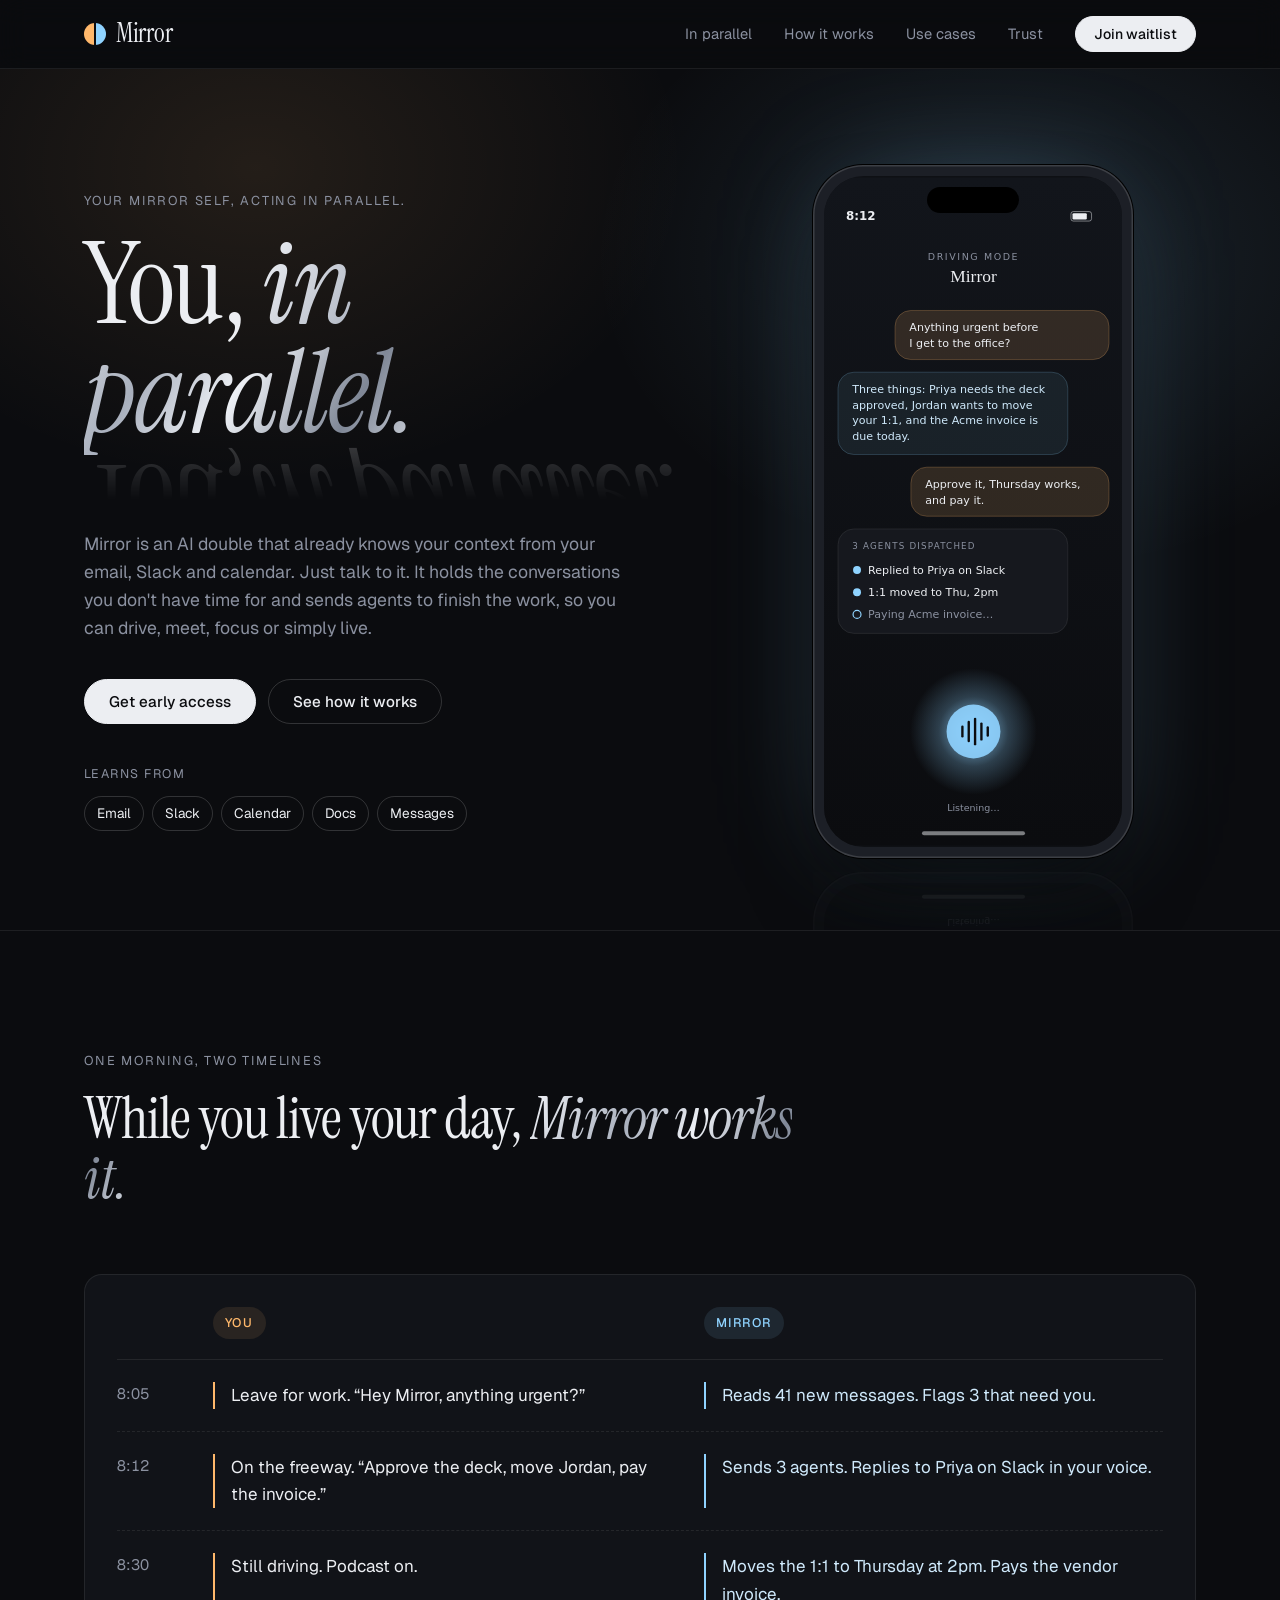
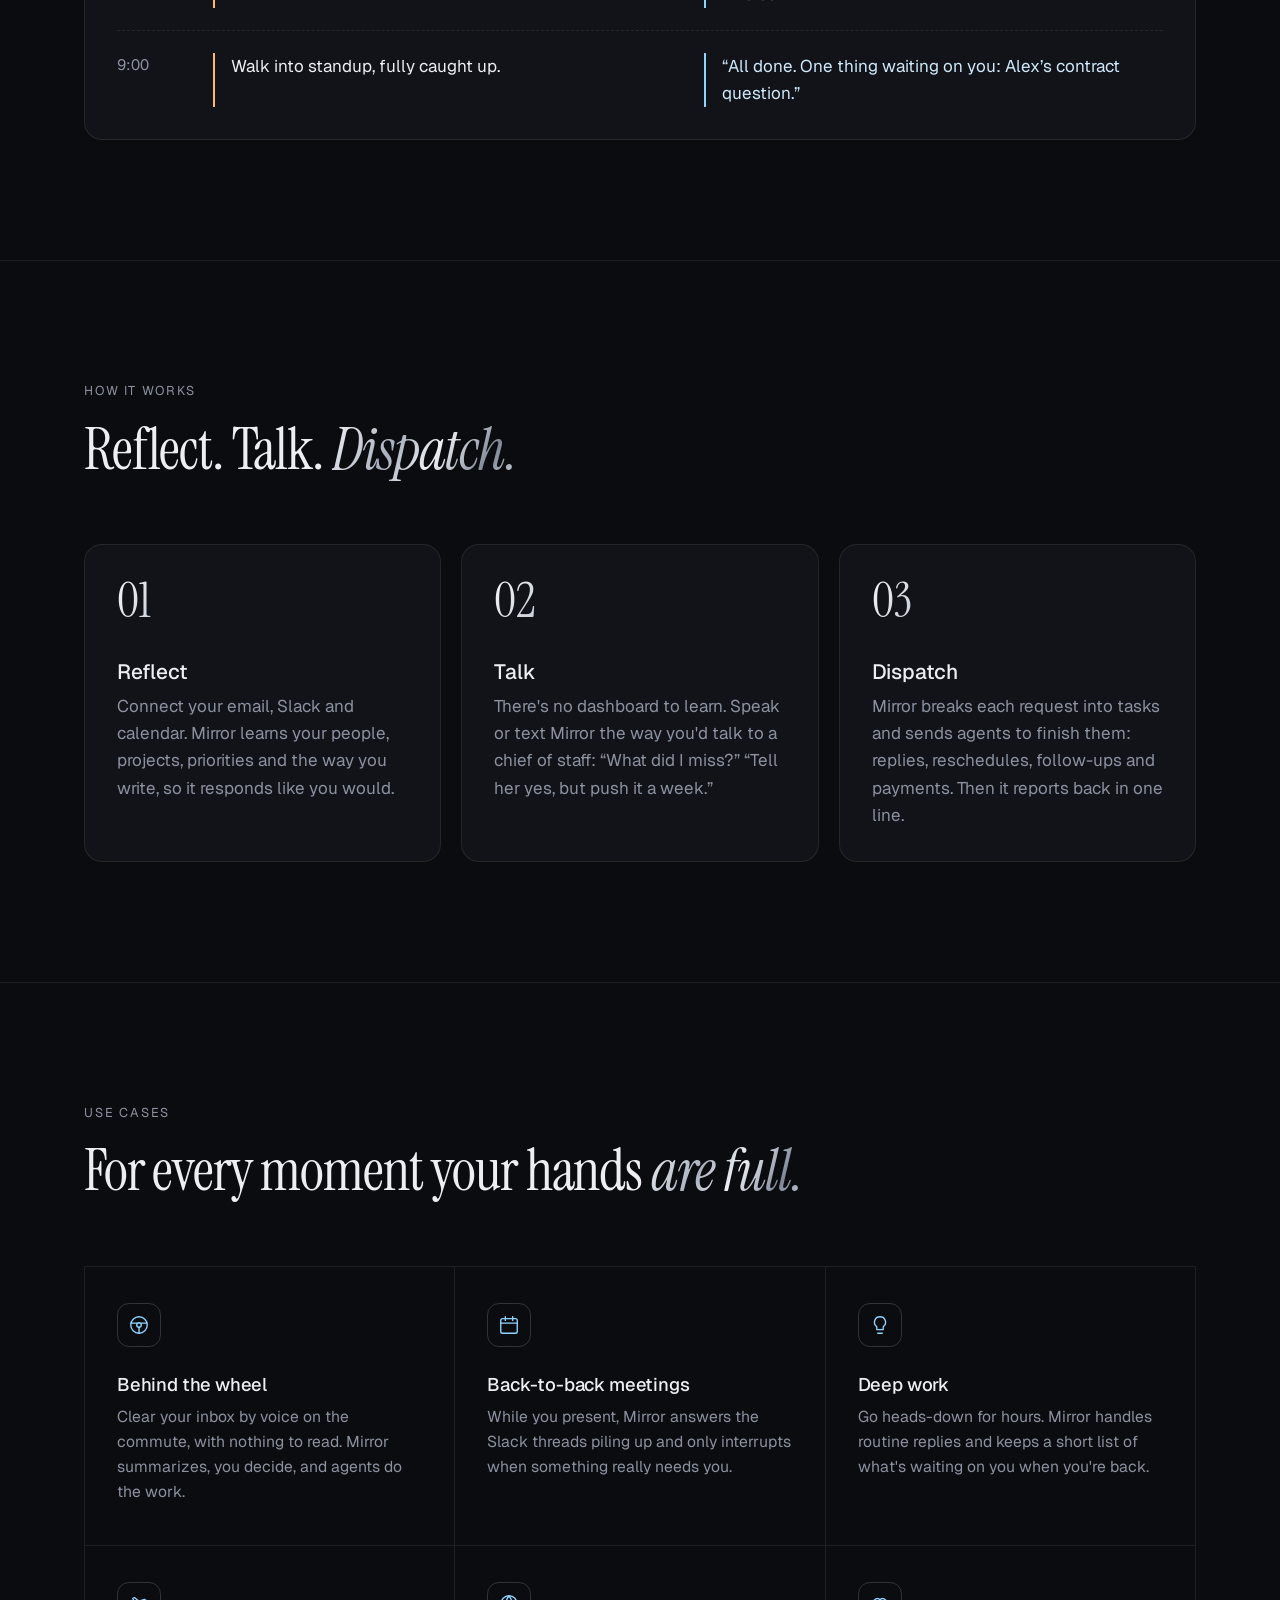
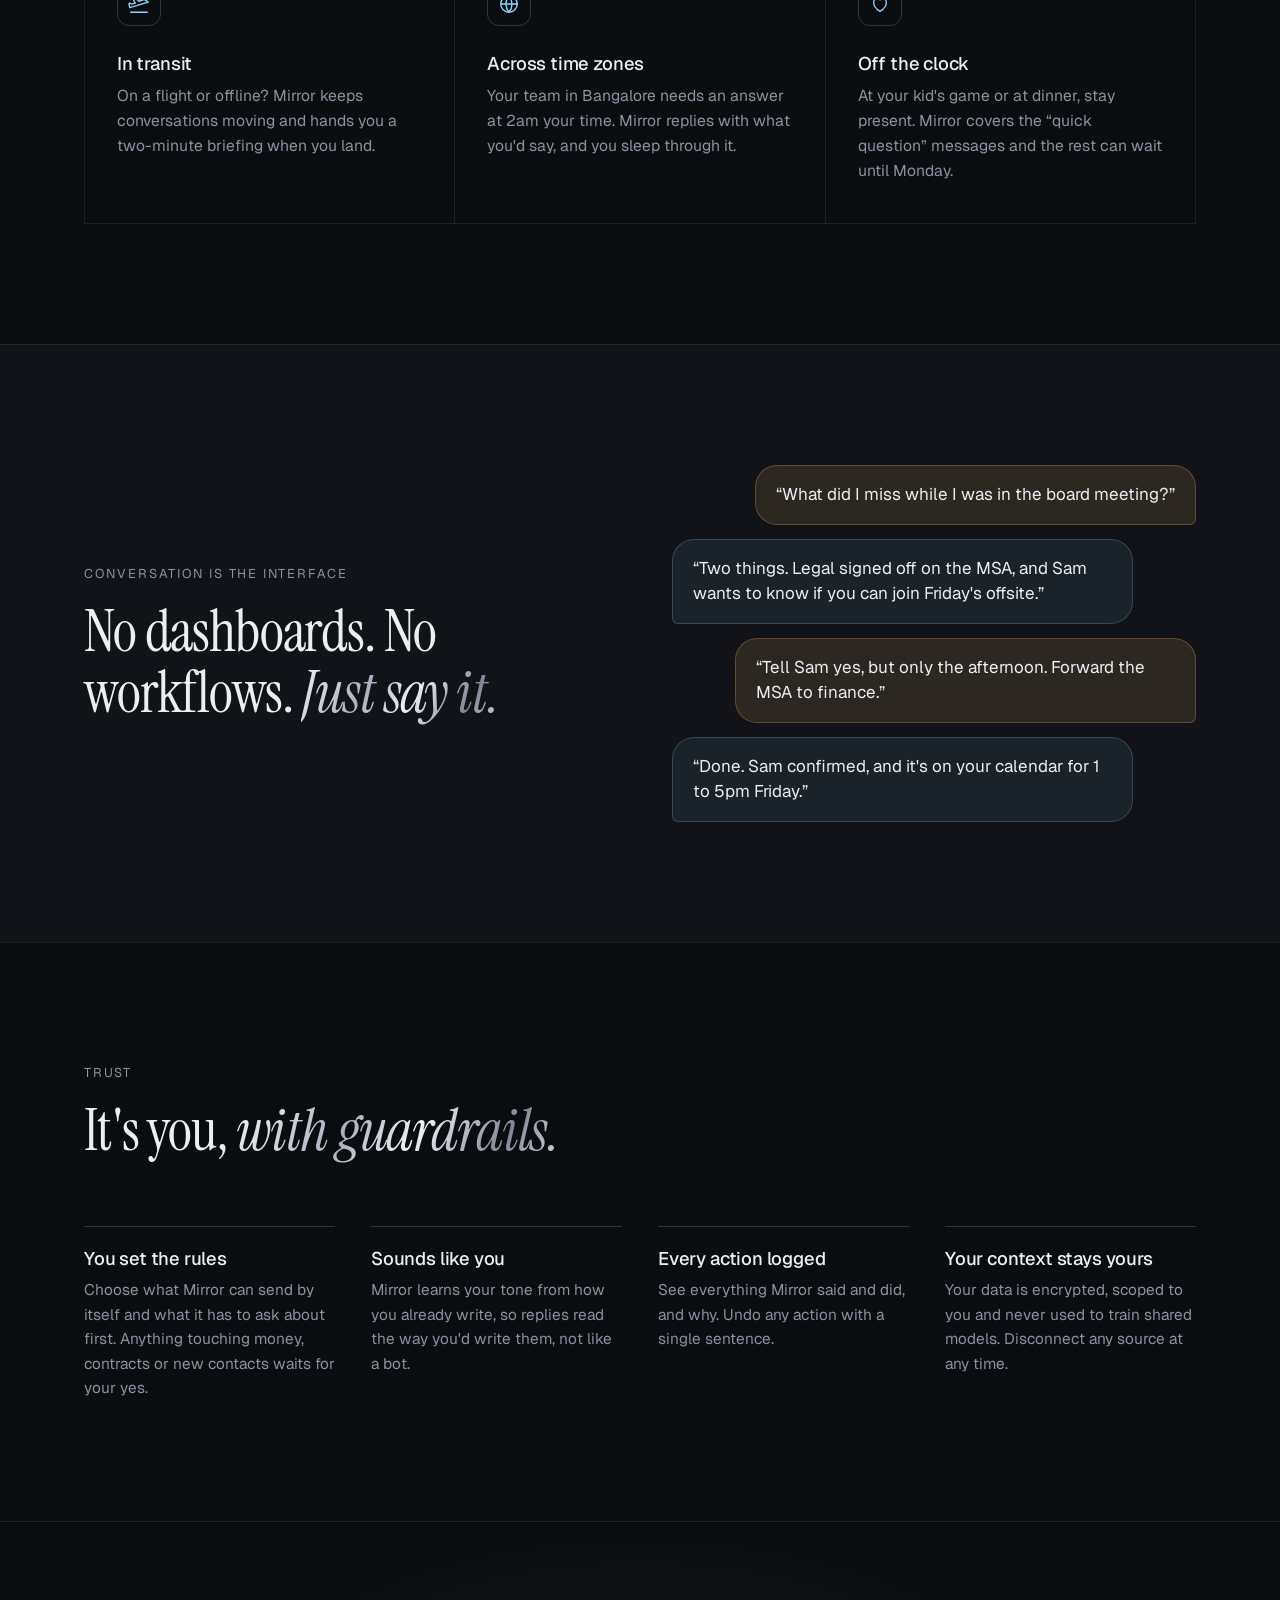
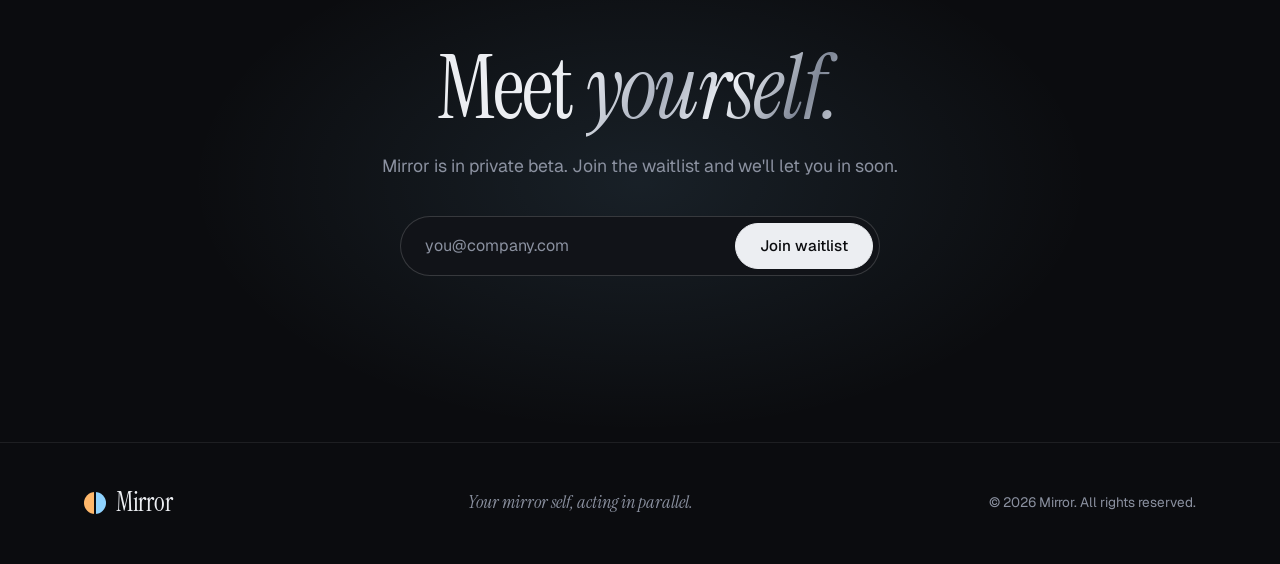
==== index.html @ 78d92105 "Add Mirror landing page Co-Authored-By: Claude Opus 5.5 <noreply@anthropic.com> Claude-Session: http" ====
<!DOCTYPE html>
<html lang="en">
<head>
  <meta charset="UTF-8" />
  <meta name="viewport" content="width=device-width, initial-scale=1.0" />
  <title>Mirror — Your mirror self, acting in parallel</title>
  <meta name="description" content="Mirror is an AI double that knows your context from email, Slack and calendar, holds conversations for you, and dispatches agents to get things done — while you drive, meet, or live." />
  <meta name="theme-color" content="#0b0c0f" />

  <!-- Open Graph -->
  <meta property="og:title" content="Mirror — You, in parallel." />
  <meta property="og:description" content="Your mirror self, acting in parallel. Talk to it. It handles the rest." />
  <meta property="og:type" content="website" />

  <link rel="icon" type="image/svg+xml" href="assets/favicon.svg" />
  <link rel="preconnect" href="https://fonts.googleapis.com" />
  <link rel="preconnect" href="https://fonts.gstatic.com" crossorigin />
  <link href="https://fonts.googleapis.com/css2?family=Geist:wght@300;400;500;600&family=Instrument+Serif:ital@0;1&display=swap" rel="stylesheet" />
  <link rel="stylesheet" href="css/styles.css" />
</head>
<body>

  <!-- ============ NAV ============ -->
  <header class="nav" id="top">
    <div class="container nav__inner">
      <a href="#top" class="brand" aria-label="Mirror home">
        <span class="brand__mark" aria-hidden="true"></span>
        <span class="brand__word">Mirror</span>
      </a>
      <button class="nav__toggle" aria-label="Open menu" aria-expanded="false" aria-controls="nav-links">
        <span></span><span></span>
      </button>
      <nav class="nav__links" id="nav-links">
        <a href="#parallel">In parallel</a>
        <a href="#how">How it works</a>
        <a href="#use-cases">Use cases</a>
        <a href="#trust">Trust</a>
        <a href="#waitlist" class="btn btn--small">Join waitlist</a>
      </nav>
    </div>
  </header>

  <main>

    <!-- ============ HERO ============ -->
    <section class="hero">
      <div class="container hero__grid">
        <div class="hero__copy">
          <p class="eyebrow reveal">Your mirror self, acting in parallel.</p>

          <h1 class="hero__title reveal">
            You, <em>in parallel.</em>
          </h1>
          <p class="hero__reflection" aria-hidden="true">You, <em>in parallel.</em></p>

          <p class="hero__lede reveal">
            Mirror is an AI double that already knows your context from your email, Slack and calendar.
            Just talk to it. It holds the conversations you don't have time for and sends agents to
            finish the work, so you can drive, meet, focus or simply live.
          </p>

          <div class="hero__cta reveal">
            <a href="#waitlist" class="btn">Get early access</a>
            <a href="#how" class="btn btn--ghost">See how it works</a>
          </div>

          <ul class="hero__sources reveal" aria-label="Mirror learns from">
            <li>Email</li><li>Slack</li><li>Calendar</li><li>Docs</li><li>Messages</li>
          </ul>
        </div>

        <!-- Phone mockup.
             TO USE A REAL SCREENSHOT: drop your image into assets/ (e.g.
             assets/phone-screenshot.png, 1170×2532 or any ~9:19.5 ratio)
             and change the src below. -->
        <div class="hero__device reveal">
          <div class="phone">
            <div class="phone__notch" aria-hidden="true"></div>
            <img class="phone__screen" src="assets/phone-placeholder.svg"
                 alt="Mirror app: a voice conversation where Mirror summarizes urgent items and dispatches agents to handle them" />
          </div>
        </div>
      </div>
    </section>

    <!-- ============ TWO TIMELINES ============ -->
    <section class="section parallel" id="parallel">
      <div class="container">
        <header class="section__head reveal">
          <p class="eyebrow">One morning, two timelines</p>
          <h2>While you live your day, <em>Mirror works it.</em></h2>
        </header>

        <div class="timeline reveal">
          <div class="timeline__legend">
            <span class="tag tag--you">You</span>
            <span class="tag tag--mirror">Mirror</span>
          </div>

          <ol class="timeline__rows">
            <li class="row">
              <time>8:05</time>
              <p class="row__you">Leave for work. “Hey Mirror, anything urgent?”</p>
              <p class="row__mirror">Reads 41 new messages. Flags 3 that need you.</p>
            </li>
            <li class="row">
              <time>8:12</time>
              <p class="row__you">On the freeway. “Approve the deck, move Jordan, pay the invoice.”</p>
              <p class="row__mirror">Sends 3 agents. Replies to Priya on Slack in your voice.</p>
            </li>
            <li class="row">
              <time>8:30</time>
              <p class="row__you">Still driving. Podcast on.</p>
              <p class="row__mirror">Moves the 1:1 to Thursday at 2pm. Pays the vendor invoice.</p>
            </li>
            <li class="row">
              <time>9:00</time>
              <p class="row__you">Walk into standup, fully caught up.</p>
              <p class="row__mirror">“All done. One thing waiting on you: Alex’s contract question.”</p>
            </li>
          </ol>
        </div>
      </div>
    </section>

    <!-- ============ HOW IT WORKS ============ -->
    <section class="section how" id="how">
      <div class="container">
        <header class="section__head reveal">
          <p class="eyebrow">How it works</p>
          <h2>Reflect. Talk. <em>Dispatch.</em></h2>
        </header>

        <div class="steps">
          <article class="step reveal">
            <span class="step__num">01</span>
            <h3>Reflect</h3>
            <p>Connect your email, Slack and calendar. Mirror learns your people, projects,
               priorities and the way you write, so it responds like you would.</p>
          </article>
          <article class="step reveal">
            <span class="step__num">02</span>
            <h3>Talk</h3>
            <p>There's no dashboard to learn. Speak or text Mirror the way you'd talk to a
               chief of staff: “What did I miss?” “Tell her yes, but push it a week.”</p>
          </article>
          <article class="step reveal">
            <span class="step__num">03</span>
            <h3>Dispatch</h3>
            <p>Mirror breaks each request into tasks and sends agents to finish them: replies,
               reschedules, follow-ups and payments. Then it reports back in one line.</p>
          </article>
        </div>
      </div>
    </section>

    <!-- ============ USE CASES ============ -->
    <section class="section cases" id="use-cases">
      <div class="container">
        <header class="section__head reveal">
          <p class="eyebrow">Use cases</p>
          <h2>For every moment your hands <em>are full.</em></h2>
        </header>

        <div class="cases__grid">
          <article class="case reveal">
            <div class="case__icon" aria-hidden="true">
              <svg viewBox="0 0 24 24"><circle cx="12" cy="12" r="9"/><circle cx="12" cy="12" r="2.5"/><path d="M3.5 10h6M14.5 10h6M12 14.5V21"/></svg>
            </div>
            <h3>Behind the wheel</h3>
            <p>Clear your inbox by voice on the commute, with nothing to read. Mirror summarizes, you decide, and agents do the work.</p>
          </article>

          <article class="case reveal">
            <div class="case__icon" aria-hidden="true">
              <svg viewBox="0 0 24 24"><rect x="3" y="5" width="18" height="16" rx="2"/><path d="M3 10h18M8 3v4M16 3v4"/></svg>
            </div>
            <h3>Back-to-back meetings</h3>
            <p>While you present, Mirror answers the Slack threads piling up and only interrupts when something really needs you.</p>
          </article>

          <article class="case reveal">
            <div class="case__icon" aria-hidden="true">
              <svg viewBox="0 0 24 24"><path d="M12 3a6 6 0 0 0-3.5 10.9V17h7v-3.1A6 6 0 0 0 12 3z"/><path d="M9.5 21h5"/></svg>
            </div>
            <h3>Deep work</h3>
            <p>Go heads-down for hours. Mirror handles routine replies and keeps a short list of what's waiting on you when you're back.</p>
          </article>

          <article class="case reveal">
            <div class="case__icon" aria-hidden="true">
              <svg viewBox="0 0 24 24"><path d="M2 16l20-6-4-3-6 2-5-4-2 1 3 5-4 1-2-1-1 1z"/><path d="M3 21h18"/></svg>
            </div>
            <h3>In transit</h3>
            <p>On a flight or offline? Mirror keeps conversations moving and hands you a two-minute briefing when you land.</p>
          </article>

          <article class="case reveal">
            <div class="case__icon" aria-hidden="true">
              <svg viewBox="0 0 24 24"><circle cx="12" cy="12" r="9"/><path d="M3 12h18M12 3a14 14 0 0 1 0 18M12 3a14 14 0 0 0 0 18"/></svg>
            </div>
            <h3>Across time zones</h3>
            <p>Your team in Bangalore needs an answer at 2am your time. Mirror replies with what you'd say, and you sleep through it.</p>
          </article>

          <article class="case reveal">
            <div class="case__icon" aria-hidden="true">
              <svg viewBox="0 0 24 24"><path d="M12 20s-7-4.4-7-10a4 4 0 0 1 7-2.6A4 4 0 0 1 19 10c0 5.6-7 10-7 10z"/></svg>
            </div>
            <h3>Off the clock</h3>
            <p>At your kid's game or at dinner, stay present. Mirror covers the “quick question” messages and the rest can wait until Monday.</p>
          </article>
        </div>
      </div>
    </section>

    <!-- ============ CONVERSATION-FIRST ============ -->
    <section class="section talk">
      <div class="container talk__inner">
        <header class="section__head reveal">
          <p class="eyebrow">Conversation is the interface</p>
          <h2>No dashboards. No workflows. <em>Just say it.</em></h2>
        </header>

        <div class="bubbles">
          <p class="bubble bubble--you reveal">“What did I miss while I was in the board meeting?”</p>
          <p class="bubble bubble--mirror reveal">“Two things. Legal signed off on the MSA, and Sam wants to know if you can join Friday's offsite.”</p>
          <p class="bubble bubble--you reveal">“Tell Sam yes, but only the afternoon. Forward the MSA to finance.”</p>
          <p class="bubble bubble--mirror reveal">“Done. Sam confirmed, and it's on your calendar for 1 to 5pm Friday.”</p>
        </div>
      </div>
    </section>

    <!-- ============ TRUST ============ -->
    <section class="section trust" id="trust">
      <div class="container">
        <header class="section__head reveal">
          <p class="eyebrow">Trust</p>
          <h2>It's you, <em>with guardrails.</em></h2>
        </header>

        <div class="trust__grid">
          <div class="trust__item reveal">
            <h3>You set the rules</h3>
            <p>Choose what Mirror can send by itself and what it has to ask about first. Anything touching money, contracts or new contacts waits for your yes.</p>
          </div>
          <div class="trust__item reveal">
            <h3>Sounds like you</h3>
            <p>Mirror learns your tone from how you already write, so replies read the way you'd write them, not like a bot.</p>
          </div>
          <div class="trust__item reveal">
            <h3>Every action logged</h3>
            <p>See everything Mirror said and did, and why. Undo any action with a single sentence.</p>
          </div>
          <div class="trust__item reveal">
            <h3>Your context stays yours</h3>
            <p>Your data is encrypted, scoped to you and never used to train shared models. Disconnect any source at any time.</p>
          </div>
        </div>
      </div>
    </section>

    <!-- ============ WAITLIST ============ -->
    <section class="section waitlist" id="waitlist">
      <div class="container waitlist__inner reveal">
        <h2>Meet <em>yourself.</em></h2>
        <p>Mirror is in private beta. Join the waitlist and we'll let you in soon.</p>

        <!-- Static-site form: point action at Formspree, Basin, Getform, etc.
             e.g. action="https://formspree.io/f/YOUR_ID" method="POST"
             Until then, main.js shows a local confirmation. -->
        <form class="waitlist__form" action="#" method="POST" novalidate>
          <label for="email" class="sr-only">Work email</label>
          <input id="email" name="email" type="email" placeholder="you@company.com" required autocomplete="email" />
          <button type="submit" class="btn">Join waitlist</button>
        </form>
        <p class="waitlist__note" role="status" aria-live="polite"></p>
      </div>
    </section>

  </main>

  <!-- ============ FOOTER ============ -->
  <footer class="footer">
    <div class="container footer__inner">
      <a href="#top" class="brand">
        <span class="brand__mark" aria-hidden="true"></span>
        <span class="brand__word">Mirror</span>
      </a>
      <p class="footer__tag">Your mirror self, acting in parallel.</p>
      <p class="footer__copy">© <span id="year"></span> Mirror. All rights reserved.</p>
    </div>
  </footer>

  <script src="js/main.js"></script>
</body>
</html>
---- css/styles.css ----
/* =========================================================
   Mirror — landing page styles
   ========================================================= */

:root {
  --bg: #0b0c0f;
  --bg-2: #111318;
  --line: rgba(255, 255, 255, 0.08);
  --line-strong: rgba(255, 255, 255, 0.16);
  --text: #eceef2;
  --muted: #8b91a0;
  --you: #ffb86b;       /* warm: the human */
  --mirror: #8fd3ff;    /* cool: the reflection */
  --chrome: linear-gradient(120deg, #f4f6fa 0%, #a9b0bd 35%, #eef1f6 55%, #7f8796 80%, #dfe3ea 100%);
  --radius: 18px;
  --maxw: 1160px;
  --serif: "Instrument Serif", Georgia, serif;
  --sans: "Geist", system-ui, -apple-system, "Segoe UI", sans-serif;
}

*, *::before, *::after { box-sizing: border-box; }

html { scroll-behavior: smooth; -webkit-text-size-adjust: 100%; }

body {
  margin: 0;
  background: var(--bg);
  color: var(--text);
  font-family: var(--sans);
  font-size: 17px;
  line-height: 1.6;
  -webkit-font-smoothing: antialiased;
  overflow-x: hidden;
}

img { max-width: 100%; display: block; }
a { color: inherit; text-decoration: none; }
p { margin: 0; }

h1, h2, h3 { margin: 0; font-weight: 400; line-height: 1.05; letter-spacing: -0.02em; }
h2 { font-family: var(--serif); font-size: clamp(2.2rem, 5vw, 3.6rem); }
h3 { font-size: 1.15rem; font-weight: 500; letter-spacing: -0.01em; }
em { font-family: var(--serif); font-style: italic; }
h1 em, h2 em {
  background: var(--chrome);
  -webkit-background-clip: text;
  background-clip: text;
  color: transparent;
  padding-right: 0.06em;
}

.container { width: 100%; max-width: var(--maxw); margin: 0 auto; padding: 0 24px; }

.sr-only {
  position: absolute; width: 1px; height: 1px; padding: 0; margin: -1px;
  overflow: hidden; clip: rect(0, 0, 0, 0); border: 0;
}

.eyebrow {
  font-size: 0.8rem;
  letter-spacing: 0.14em;
  text-transform: uppercase;
  color: var(--muted);
  margin-bottom: 18px;
}

/* ---------- Buttons ---------- */
.btn {
  display: inline-flex; align-items: center; justify-content: center;
  padding: 14px 24px;
  border-radius: 999px;
  background: var(--text);
  color: var(--bg);
  font: 500 0.95rem/1 var(--sans);
  border: 1px solid var(--text);
  cursor: pointer;
  white-space: nowrap;
  transition: transform .2s ease, background .2s ease, box-shadow .2s ease;
}
.btn:hover { transform: translateY(-1px); box-shadow: 0 8px 30px rgba(143, 211, 255, .18); }
.btn--ghost { background: transparent; color: var(--text); border-color: var(--line-strong); }
.btn--ghost:hover { background: rgba(255, 255, 255, .04); }
.btn--small { padding: 10px 18px; font-size: .88rem; }

/* ---------- Brand ---------- */
.brand { display: inline-flex; align-items: center; gap: 10px; }
.brand__mark {
  width: 22px; height: 22px; position: relative; border-radius: 50%;
  background: linear-gradient(90deg, var(--you) 50%, var(--mirror) 50%);
}
.brand__mark::after {
  content: ""; position: absolute; left: 50%; top: -3px; bottom: -3px; width: 2px;
  transform: translateX(-50%); background: var(--bg);
}
.brand__word { font-family: var(--serif); font-size: 1.6rem; letter-spacing: -0.01em; }

/* ---------- Nav ---------- */
.nav {
  position: sticky; top: 0; z-index: 50;
  backdrop-filter: blur(14px);
  -webkit-backdrop-filter: blur(14px);
  background: rgba(11, 12, 15, 0.72);
  border-bottom: 1px solid var(--line);
}
.nav__inner { display: flex; align-items: center; justify-content: space-between; height: 68px; }
.nav__links { display: flex; align-items: center; gap: 32px; font-size: .92rem; color: var(--muted); }
.nav__links a:not(.btn):hover { color: var(--text); }
.nav__links .btn { color: var(--bg); }
.nav__toggle { display: none; background: none; border: 0; padding: 8px; cursor: pointer; }
.nav__toggle span { display: block; width: 22px; height: 1.5px; background: var(--text); margin: 6px 0; transition: transform .25s ease; }

/* ---------- Hero ---------- */
.hero { position: relative; padding: 96px 0 72px; overflow: hidden; }
.hero::before {
  /* split glow: warm (you) left, cool (mirror) right */
  content: ""; position: absolute; inset: -20% -10% auto; height: 900px; pointer-events: none;
  background:
    radial-gradient(40% 50% at 25% 30%, rgba(255, 184, 107, .10), transparent 70%),
    radial-gradient(40% 50% at 75% 40%, rgba(143, 211, 255, .12), transparent 70%);
}
.hero__grid {
  position: relative;
  display: grid;
  grid-template-columns: 1.15fr 0.85fr;
  gap: 64px;
  align-items: center;
}
.hero__title,
.hero__reflection {
  font-family: var(--serif);
  font-size: clamp(3.4rem, 9vw, 7.2rem);
  line-height: 0.95;
  letter-spacing: -0.02em;
}
/* the headline, mirrored below itself */
.hero__reflection {
  transform: scaleY(-1);
  height: 0.5em;
  overflow: hidden;
  display: flex; align-items: flex-end;
  opacity: .18;
  -webkit-mask-image: linear-gradient(to top, #000 0%, transparent 90%);
          mask-image: linear-gradient(to top, #000 0%, transparent 90%);
  user-select: none;
  pointer-events: none;
}
.hero__lede { max-width: 540px; color: var(--muted); font-size: 1.1rem; margin-top: 24px; }
.hero__cta { display: flex; flex-wrap: wrap; gap: 12px; margin-top: 36px; }
.hero__sources {
  list-style: none; padding: 0; margin: 40px 0 0;
  display: flex; flex-wrap: wrap; gap: 8px;
}
.hero__sources::before {
  content: "Learns from"; width: 100%;
  font-size: .78rem; letter-spacing: .12em; text-transform: uppercase; color: var(--muted);
  margin-bottom: 4px;
}
.hero__sources li {
  font-size: .85rem; padding: 6px 12px; border-radius: 999px;
  border: 1px solid var(--line-strong);
}

/* ---------- Phone ---------- */
.hero__device { display: flex; justify-content: center; }
.phone {
  position: relative;
  width: min(320px, 78vw);
  aspect-ratio: 390 / 844;
  border-radius: 50px;
  padding: 11px;
  background: #1c1f26;
  box-shadow:
    inset 0 0 0 1.5px rgba(255, 255, 255, .14),
    0 0 0 1px #000,
    0 40px 80px -20px rgba(0, 0, 0, .7),
    0 0 120px -30px rgba(143, 211, 255, .35);
  /* floor reflection (Chromium/Safari; degrades gracefully elsewhere) */
  -webkit-box-reflect: below 14px linear-gradient(transparent 72%, rgba(255, 255, 255, .16));
}
.phone__screen {
  width: 100%; height: 100%;
  object-fit: cover;
  border-radius: 40px;
  background: #0e1014;
}
.phone__notch {
  position: absolute; top: 22px; left: 50%; transform: translateX(-50%);
  width: 92px; height: 26px; border-radius: 20px; background: #000; z-index: 2;
}

/* ---------- Sections ---------- */
.section { padding: 120px 0; border-top: 1px solid var(--line); }
.section__head { max-width: 760px; margin-bottom: 64px; }

/* ---------- Two timelines ---------- */
.timeline {
  background: var(--bg-2);
  border: 1px solid var(--line);
  border-radius: var(--radius);
  padding: 32px;
}
.timeline__legend,
.row { display: grid; grid-template-columns: 64px 1fr 1fr; gap: 32px; }
.timeline__legend { padding-bottom: 20px; border-bottom: 1px solid var(--line); }
.timeline__legend .tag:first-child { grid-column: 2; }
.tag {
  justify-self: start;
  font-size: .78rem; letter-spacing: .12em; text-transform: uppercase;
  padding: 6px 12px; border-radius: 999px; font-weight: 500;
}
.tag--you    { color: var(--you);    background: rgba(255, 184, 107, .1); }
.tag--mirror { color: var(--mirror); background: rgba(143, 211, 255, .1); }

.timeline__rows { list-style: none; margin: 0; padding: 0; }
.row { padding: 22px 0; border-bottom: 1px dashed var(--line); }
.row:last-child { border-bottom: 0; padding-bottom: 0; }
.row time { font-variant-numeric: tabular-nums; color: var(--muted); font-size: .95rem; }
.row__you    { border-left: 2px solid var(--you);    padding-left: 16px; }
.row__mirror { border-left: 2px solid var(--mirror); padding-left: 16px; color: #cfe9fb; }

/* ---------- Steps ---------- */
.steps { display: grid; grid-template-columns: repeat(3, 1fr); gap: 20px; }
.step {
  padding: 32px; border-radius: var(--radius);
  background: var(--bg-2); border: 1px solid var(--line);
  transition: border-color .3s ease, transform .3s ease;
}
.step:hover { border-color: var(--line-strong); transform: translateY(-3px); }
.step__num {
  display: block; font-family: var(--serif); font-size: 3rem; line-height: 1;
  background: var(--chrome); -webkit-background-clip: text; background-clip: text; color: transparent;
  margin-bottom: 36px;
}
.step h3 { margin-bottom: 10px; font-size: 1.3rem; }
.step p { color: var(--muted); }

/* ---------- Use cases ---------- */
.cases__grid {
  display: grid; grid-template-columns: repeat(3, 1fr);
  border-top: 1px solid var(--line); border-left: 1px solid var(--line);
}
.case {
  padding: 36px 32px 40px;
  border-right: 1px solid var(--line); border-bottom: 1px solid var(--line);
  transition: background .3s ease;
}
.case:hover { background: rgba(255, 255, 255, .02); }
.case__icon {
  width: 44px; height: 44px; border-radius: 12px;
  display: grid; place-items: center;
  border: 1px solid var(--line-strong);
  margin-bottom: 28px;
}
.case__icon svg {
  width: 22px; height: 22px; fill: none; stroke: var(--mirror);
  stroke-width: 1.5; stroke-linecap: round; stroke-linejoin: round;
}
.case h3 { margin-bottom: 10px; }
.case p { color: var(--muted); font-size: .98rem; }

/* ---------- Conversation ---------- */
.talk { background: var(--bg-2); }
.talk__inner { display: grid; grid-template-columns: 1fr 1fr; gap: 64px; align-items: center; }
.talk .section__head { margin-bottom: 0; }
.bubbles { display: flex; flex-direction: column; gap: 14px; }
.bubble { max-width: 88%; padding: 16px 20px; border-radius: 22px; line-height: 1.5; }
.bubble--you {
  align-self: flex-end;
  background: rgba(255, 184, 107, .12);
  border: 1px solid rgba(255, 184, 107, .25);
  border-bottom-right-radius: 6px;
}
.bubble--mirror {
  align-self: flex-start;
  background: rgba(143, 211, 255, .08);
  border: 1px solid rgba(143, 211, 255, .22);
  border-bottom-left-radius: 6px;
}

/* ---------- Trust ---------- */
.trust__grid { display: grid; grid-template-columns: repeat(4, 1fr); gap: 36px; }
.trust__item { padding-top: 22px; border-top: 1px solid var(--line-strong); }
.trust__item h3 { margin-bottom: 10px; }
.trust__item p { color: var(--muted); font-size: .96rem; }

/* ---------- Waitlist ---------- */
.waitlist { text-align: center; position: relative; overflow: hidden; }
.waitlist::before {
  content: ""; position: absolute; left: 50%; top: 50%;
  width: 900px; height: 500px; transform: translate(-50%, -50%);
  background: radial-gradient(closest-side, rgba(143, 211, 255, .10), transparent);
  pointer-events: none;
}
.waitlist__inner { position: relative; max-width: 640px; }
.waitlist h2 { font-size: clamp(3rem, 8vw, 5.5rem); }
.waitlist__inner > p { color: var(--muted); margin-top: 18px; font-size: 1.1rem; }
.waitlist__form {
  display: flex; gap: 8px; margin: 36px auto 0; max-width: 480px;
  padding: 6px; border-radius: 999px;
  border: 1px solid var(--line-strong); background: var(--bg-2);
}
.waitlist__form input {
  flex: 1; min-width: 0;
  background: transparent; border: 0; outline: 0;
  color: var(--text); font: 400 1rem var(--sans);
  padding: 0 18px;
}
.waitlist__form input::placeholder { color: var(--muted); }
.waitlist__form:focus-within { border-color: var(--mirror); }
.waitlist__note { min-height: 1.6em; margin-top: 16px; font-size: .95rem; color: var(--mirror); }
.waitlist__note.is-error { color: var(--you); }

/* ---------- Footer ---------- */
.footer { border-top: 1px solid var(--line); padding: 40px 0; }
.footer__inner { display: flex; align-items: center; justify-content: space-between; gap: 24px; flex-wrap: wrap; }
.footer__tag { font-family: var(--serif); font-style: italic; color: var(--muted); font-size: 1.15rem; }
.footer__copy { color: var(--muted); font-size: .85rem; }

/* ---------- Reveal on scroll (only when JS is running) ---------- */
.js .reveal { opacity: 0; transform: translateY(18px); transition: opacity .8s ease, transform .8s ease; }
.js .reveal.is-visible { opacity: 1; transform: none; }

@media (prefers-reduced-motion: reduce) {
  html { scroll-behavior: auto; }
  .js .reveal { opacity: 1; transform: none; transition: none; }
}

/* =========================================================
   Responsive
   ========================================================= */
@media (max-width: 980px) {
  .hero { padding-top: 64px; }
  .hero__grid { grid-template-columns: 1fr; gap: 56px; }
  .steps, .cases__grid { grid-template-columns: 1fr 1fr; }
  .steps .step:last-child { grid-column: 1 / -1; }
  .talk__inner { grid-template-columns: 1fr; gap: 48px; }
  .trust__grid { grid-template-columns: 1fr 1fr; }
}

@media (max-width: 720px) {
  body { font-size: 16px; }
  .container { padding: 0 16px; }
  .section { padding: 88px 0; }
  .section__head { margin-bottom: 44px; }

  .nav__toggle { display: block; }
  .nav__links {
    position: absolute; top: 68px; left: 0; right: 0;
    flex-direction: column; align-items: stretch; gap: 0;
    background: var(--bg); border-bottom: 1px solid var(--line);
    padding: 8px 16px 20px;
    display: none;
  }
  .nav__links a:not(.btn) { padding: 14px 0; border-bottom: 1px solid var(--line); color: var(--text); }
  .nav__links .btn { margin-top: 16px; }
  .nav.is-open .nav__links { display: flex; }
  .nav.is-open .nav__toggle span:first-child { transform: translateY(3.75px) rotate(45deg); }
  .nav.is-open .nav__toggle span:last-child  { transform: translateY(-3.75px) rotate(-45deg); }

  .steps, .cases__grid, .trust__grid { grid-template-columns: 1fr; }
  .case { padding: 28px 22px 32px; }

  .timeline { padding: 22px 18px; }
  .timeline__legend { display: none; }
  .row { grid-template-columns: 1fr; gap: 10px; }

  .waitlist__form { flex-direction: column; border-radius: 22px; padding: 8px; }
  .waitlist__form input { padding: 14px 12px; }
  .footer__inner { flex-direction: column; align-items: flex-start; }
}
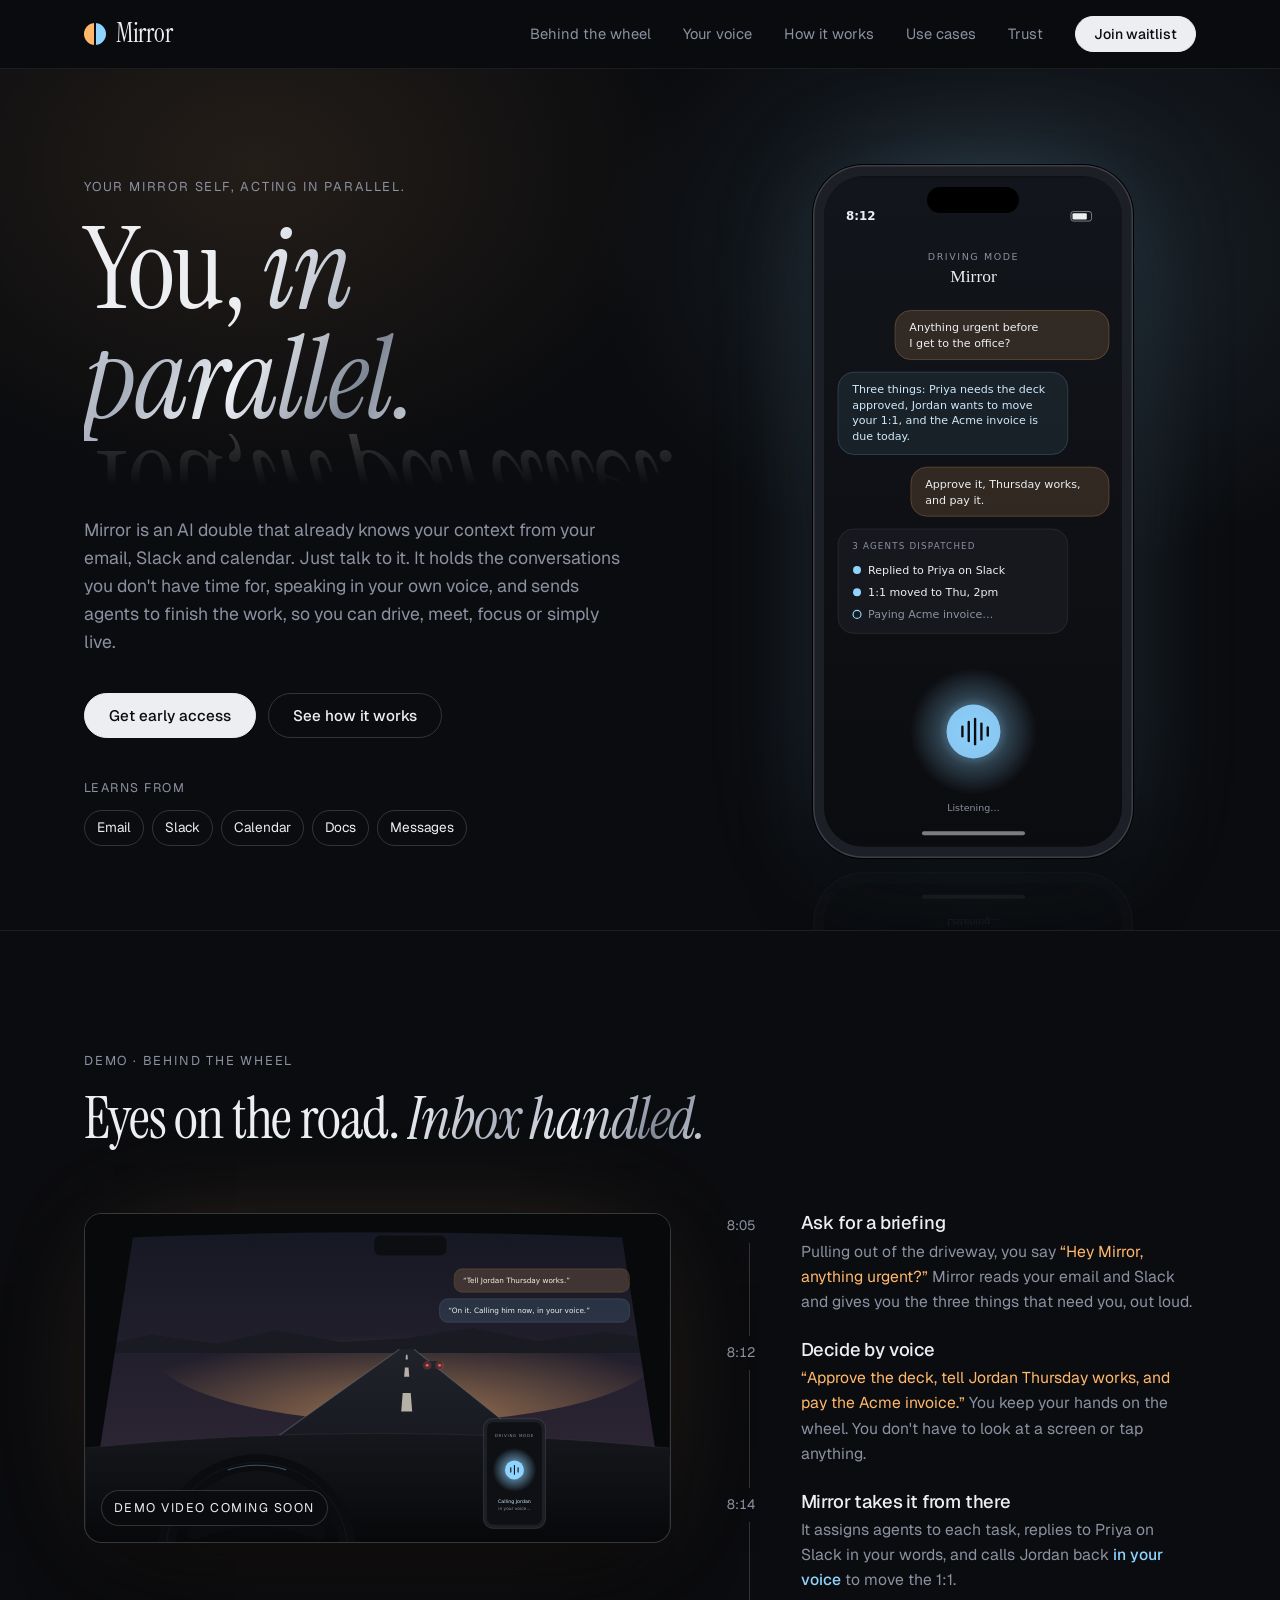
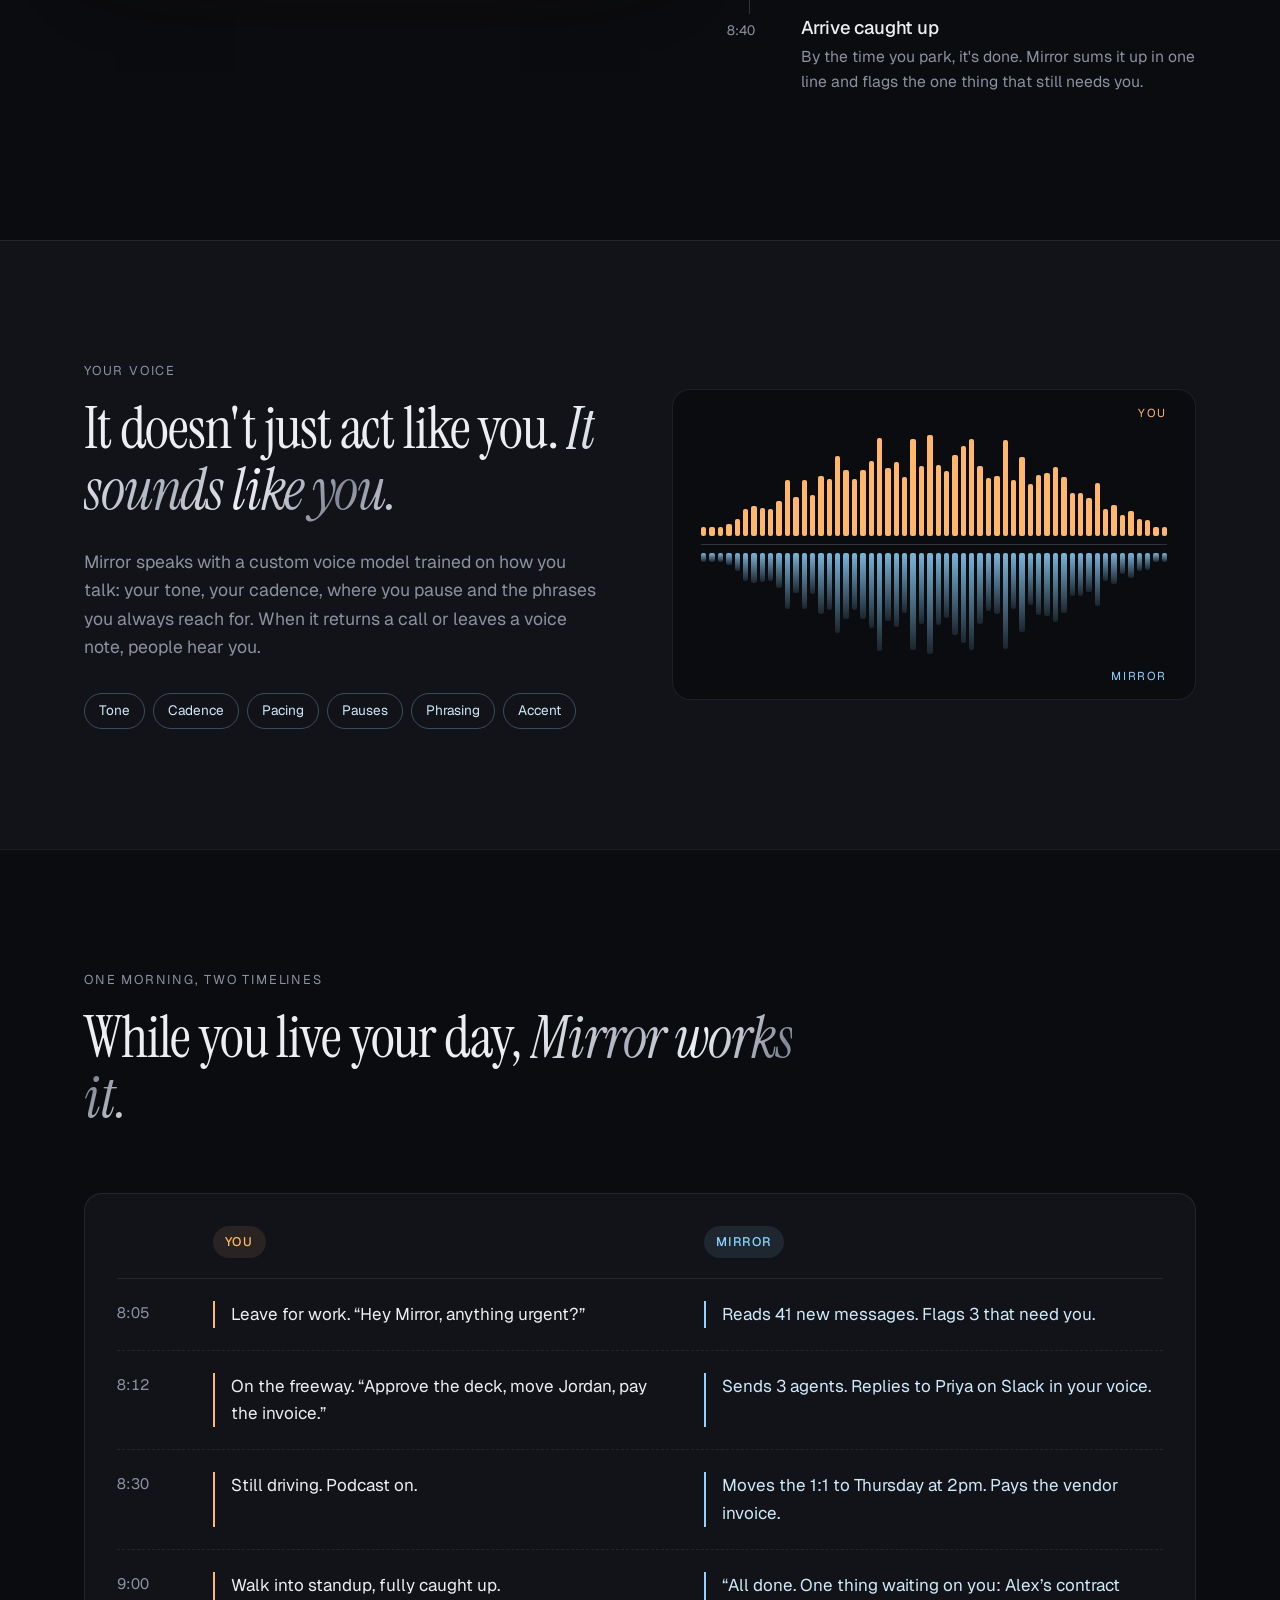
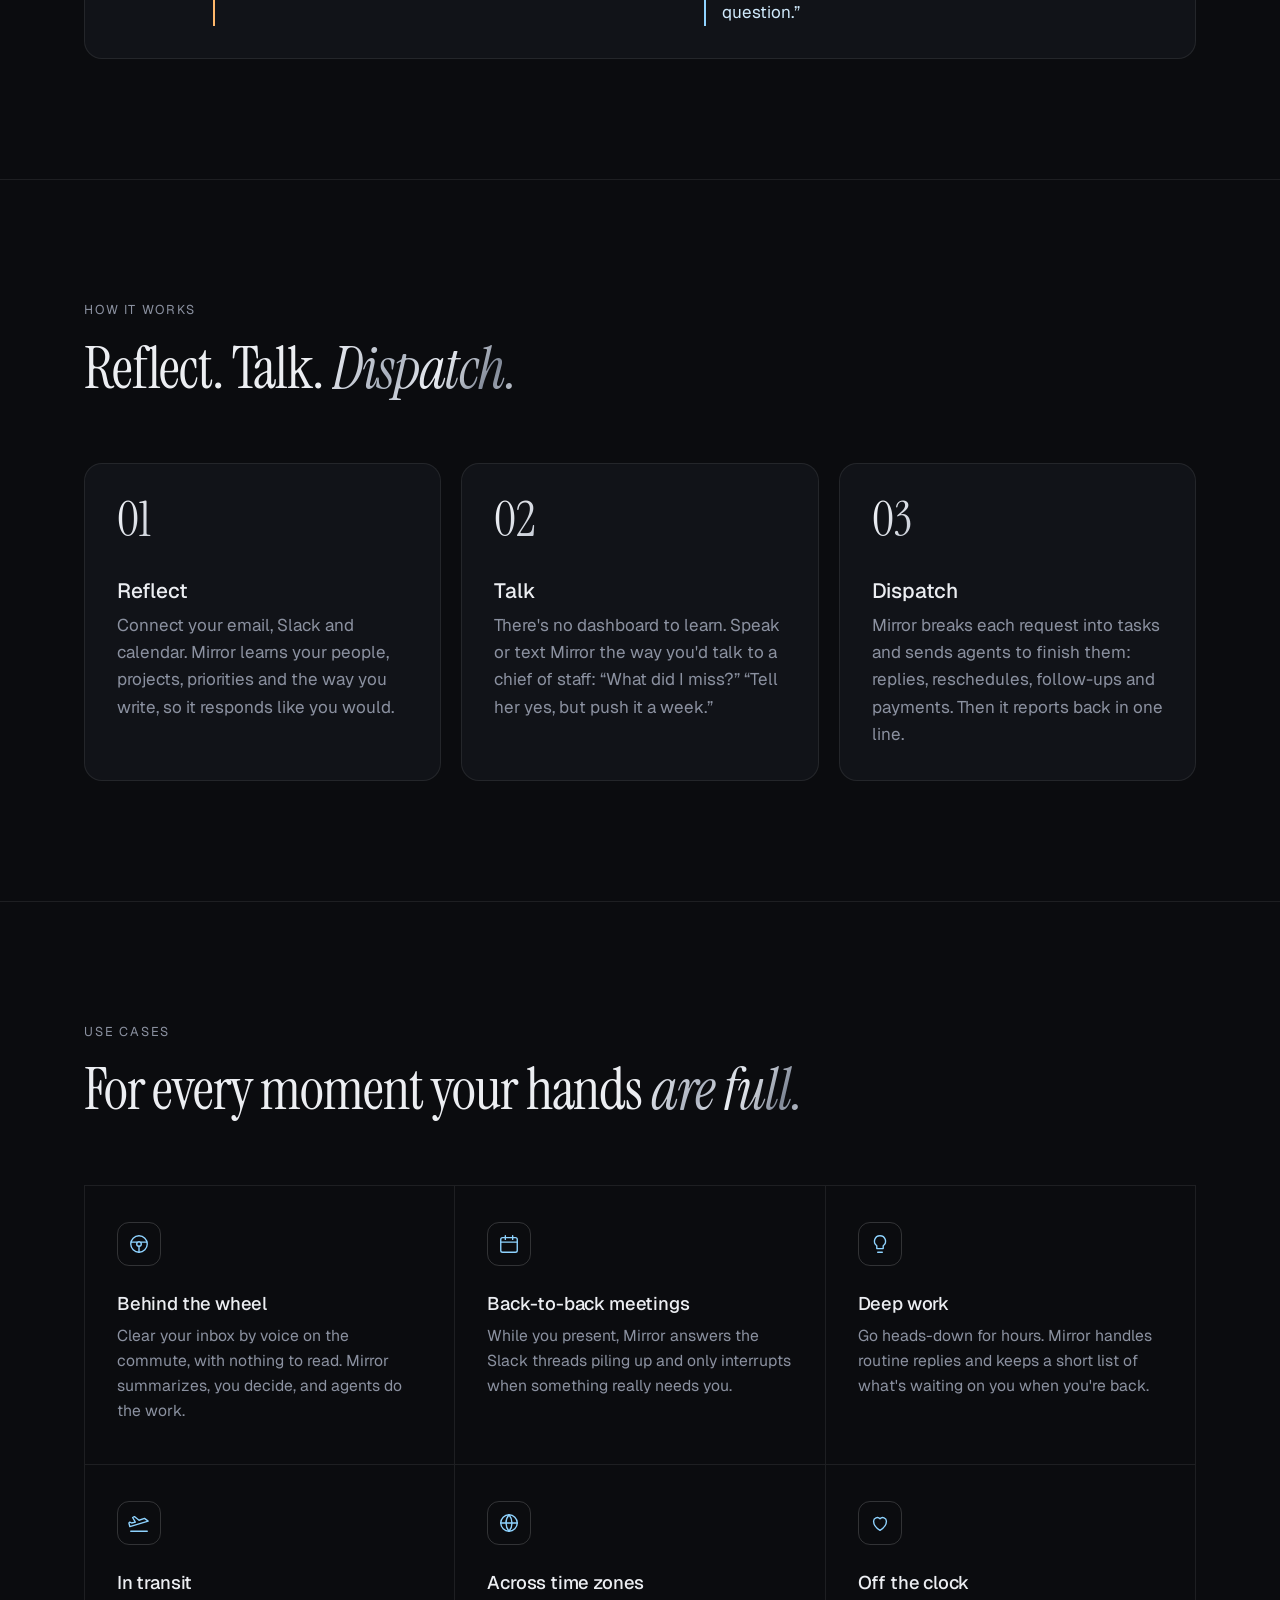
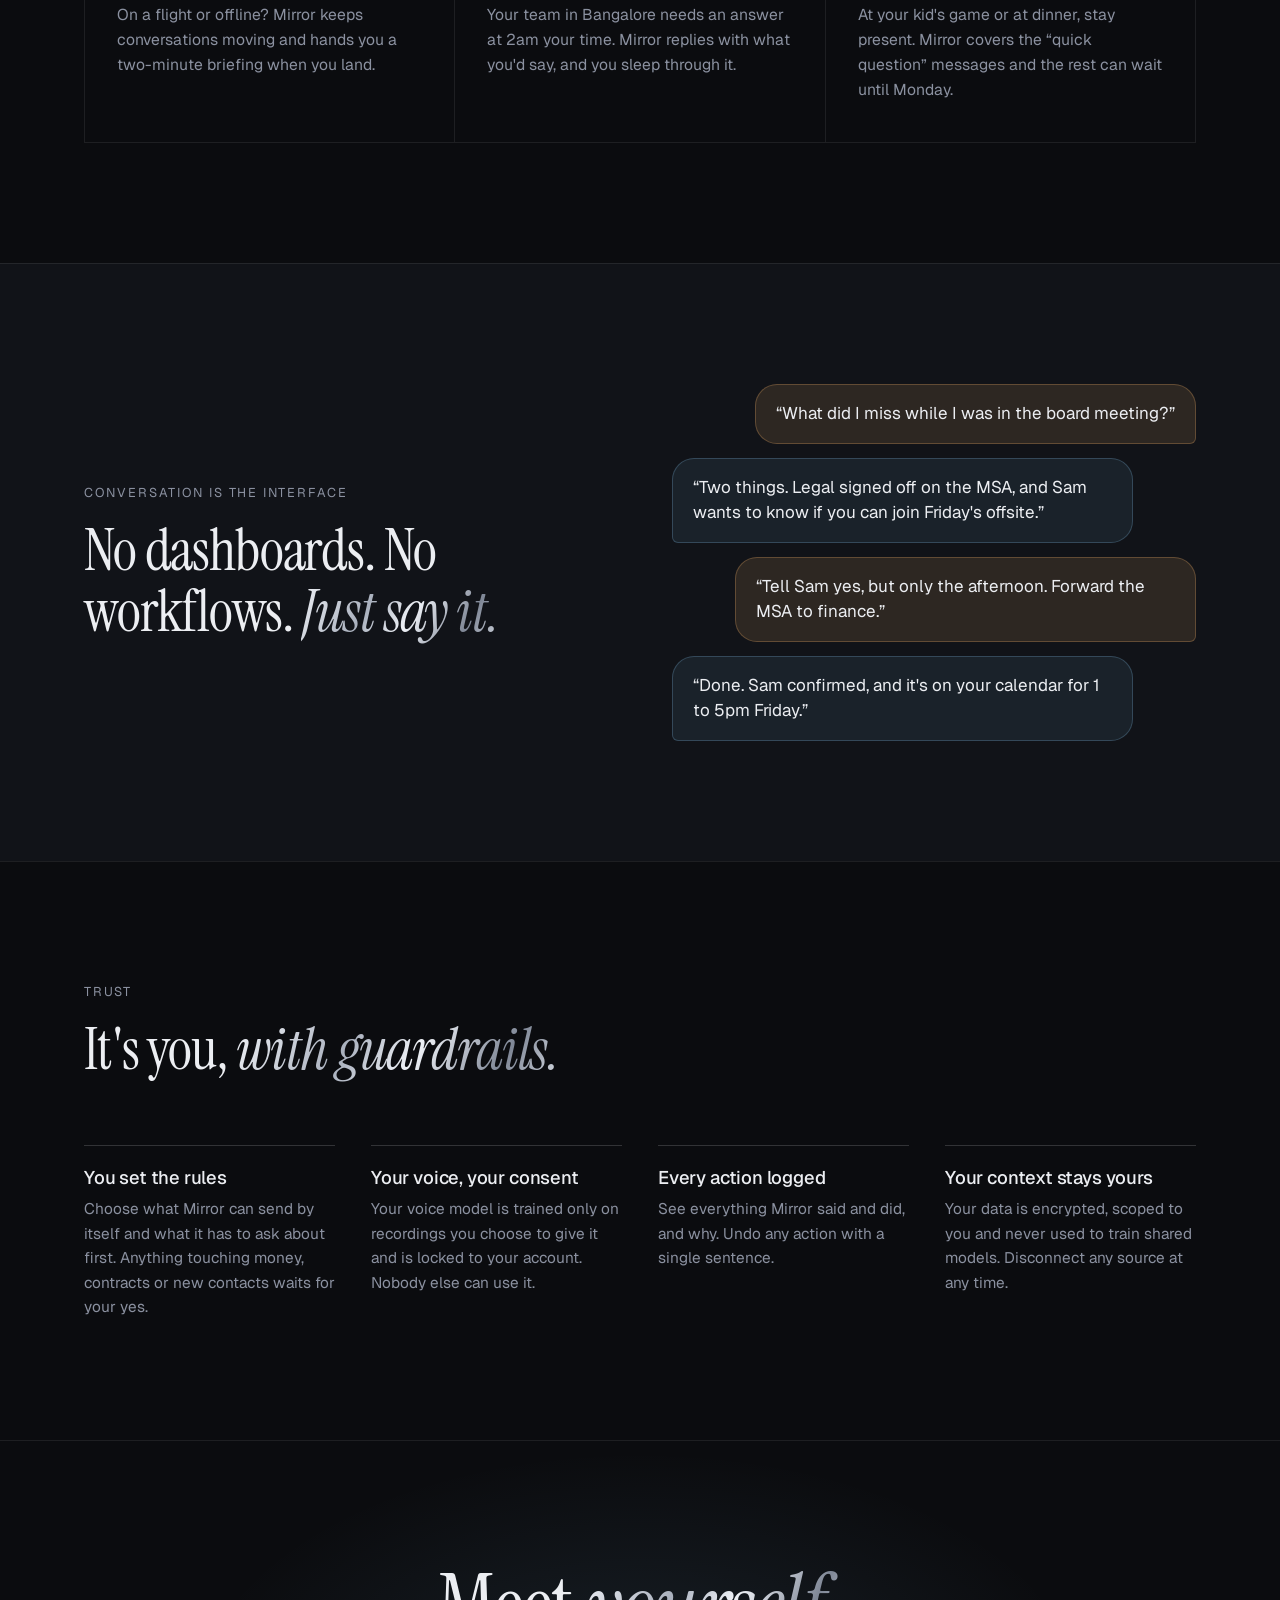
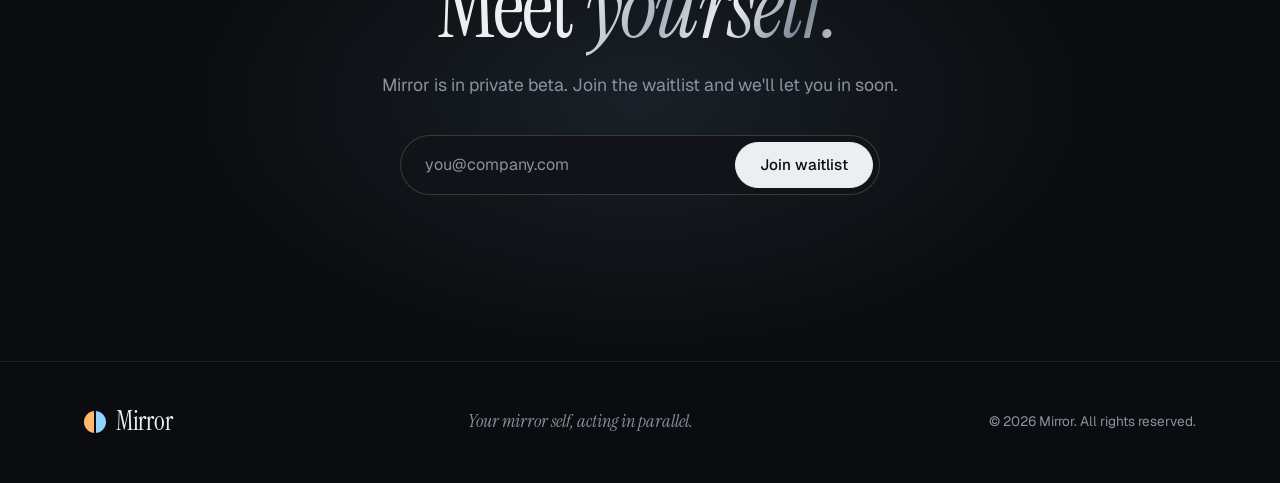
==== commit 437b570a: "Add driving demo section and custom voice section - Behind the wheel: step-by-step demo walkthrough " ====
--- a/index.html
+++ b/index.html
@@ -31,7 +31,8 @@
         <span></span><span></span>
       </button>
       <nav class="nav__links" id="nav-links">
-        <a href="#parallel">In parallel</a>
+        <a href="#drive">Behind the wheel</a>
+        <a href="#voice">Your voice</a>
         <a href="#how">How it works</a>
         <a href="#use-cases">Use cases</a>
         <a href="#trust">Trust</a>
@@ -55,8 +56,8 @@
 
           <p class="hero__lede reveal">
             Mirror is an AI double that already knows your context from your email, Slack and calendar.
-            Just talk to it. It holds the conversations you don't have time for and sends agents to
-            finish the work, so you can drive, meet, focus or simply live.
+            Just talk to it. It holds the conversations you don't have time for, speaking in your own
+            voice, and sends agents to finish the work, so you can drive, meet, focus or simply live.
           </p>
 
           <div class="hero__cta reveal">
@@ -83,6 +84,92 @@
       </div>
     </section>
 
+    <!-- ============ DEMO: BEHIND THE WHEEL ============ -->
+    <section class="section drive" id="drive">
+      <div class="container">
+        <header class="section__head reveal">
+          <p class="eyebrow">Demo · Behind the wheel</p>
+          <h2>Eyes on the road. <em>Inbox handled.</em></h2>
+        </header>
+
+        <div class="drive__grid">
+          <!-- DEMO MEDIA PLACEHOLDER
+               Swap for a screenshot:  <img src="assets/demo.jpg" alt="..." />
+               or for the recorded demo:
+               <video src="assets/demo.mp4" poster="assets/demo-placeholder.svg" controls playsinline></video> -->
+          <figure class="drive__media reveal">
+            <img src="assets/demo-placeholder.svg"
+                 alt="Driver's view on the freeway at dusk, with Mirror running on a dash-mounted phone" />
+            <figcaption>Demo video coming soon</figcaption>
+          </figure>
+
+          <ol class="drive__steps">
+            <li class="reveal">
+              <span class="drive__time">8:05</span>
+              <div>
+                <h3>Ask for a briefing</h3>
+                <p>Pulling out of the driveway, you say <q>Hey Mirror, anything urgent?</q>
+                   Mirror reads your email and Slack and gives you the three things that need you, out loud.</p>
+              </div>
+            </li>
+            <li class="reveal">
+              <span class="drive__time">8:12</span>
+              <div>
+                <h3>Decide by voice</h3>
+                <p><q>Approve the deck, tell Jordan Thursday works, and pay the Acme invoice.</q>
+                   You keep your hands on the wheel. You don't have to look at a screen or tap anything.</p>
+              </div>
+            </li>
+            <li class="reveal">
+              <span class="drive__time">8:14</span>
+              <div>
+                <h3>Mirror takes it from there</h3>
+                <p>It assigns agents to each task, replies to Priya on Slack in your words,
+                   and calls Jordan back <strong>in your voice</strong> to move the 1:1.</p>
+              </div>
+            </li>
+            <li class="reveal">
+              <span class="drive__time">8:40</span>
+              <div>
+                <h3>Arrive caught up</h3>
+                <p>By the time you park, it's done. Mirror sums it up in one line and flags
+                   the one thing that still needs you.</p>
+              </div>
+            </li>
+          </ol>
+        </div>
+      </div>
+    </section>
+
+    <!-- ============ YOUR VOICE ============ -->
+    <section class="section voice" id="voice">
+      <div class="container voice__grid">
+        <div class="voice__copy">
+          <header class="section__head reveal">
+            <p class="eyebrow">Your voice</p>
+            <h2>It doesn't just act like you. <em>It sounds like you.</em></h2>
+          </header>
+          <p class="voice__lede reveal">
+            Mirror speaks with a custom voice model trained on how you talk: your tone,
+            your cadence, where you pause and the phrases you always reach for.
+            When it returns a call or leaves a voice note, people hear you.
+          </p>
+          <ul class="voice__traits reveal" aria-label="What your voice model learns">
+            <li>Tone</li><li>Cadence</li><li>Pacing</li><li>Pauses</li><li>Phrasing</li><li>Accent</li>
+          </ul>
+        </div>
+
+        <!-- Mirrored waveform: you (top) and Mirror (reflection). Bars are generated by js/main.js. -->
+        <div class="voiceprint reveal" aria-hidden="true">
+          <span class="voiceprint__label voiceprint__label--you">You</span>
+          <div class="voiceprint__wave voiceprint__wave--you" data-wave="you"></div>
+          <div class="voiceprint__axis"></div>
+          <div class="voiceprint__wave voiceprint__wave--mirror" data-wave="mirror"></div>
+          <span class="voiceprint__label voiceprint__label--mirror">Mirror</span>
+        </div>
+      </div>
+    </section>
+
     <!-- ============ TWO TIMELINES ============ -->
     <section class="section parallel" id="parallel">
       <div class="container">
@@ -245,8 +332,8 @@
             <p>Choose what Mirror can send by itself and what it has to ask about first. Anything touching money, contracts or new contacts waits for your yes.</p>
           </div>
           <div class="trust__item reveal">
-            <h3>Sounds like you</h3>
-            <p>Mirror learns your tone from how you already write, so replies read the way you'd write them, not like a bot.</p>
+            <h3>Your voice, your consent</h3>
+            <p>Your voice model is trained only on recordings you choose to give it and is locked to your account. Nobody else can use it.</p>
           </div>
           <div class="trust__item reveal">
             <h3>Every action logged</h3>
--- a/css/styles.css
+++ b/css/styles.css
@@ -192,6 +192,99 @@
 .section { padding: 120px 0; border-top: 1px solid var(--line); }
 .section__head { max-width: 760px; margin-bottom: 64px; }
 
+/* ---------- Demo: behind the wheel ---------- */
+.drive__grid {
+  display: grid;
+  grid-template-columns: 1.25fr 1fr;
+  gap: 56px;
+  align-items: start;
+}
+.drive__media {
+  margin: 0;
+  position: relative;
+  border-radius: var(--radius);
+  overflow: hidden;
+  border: 1px solid var(--line-strong);
+  background: var(--bg-2);
+  aspect-ratio: 16 / 9;
+  box-shadow: 0 40px 80px -30px rgba(0, 0, 0, .7), 0 0 120px -40px rgba(255, 184, 107, .25);
+}
+.drive__media img,
+.drive__media video { width: 100%; height: 100%; object-fit: cover; }
+.drive__media figcaption {
+  position: absolute; left: 16px; bottom: 16px;
+  font-size: .78rem; letter-spacing: .12em; text-transform: uppercase;
+  padding: 7px 12px; border-radius: 999px;
+  background: rgba(11, 12, 15, .7);
+  -webkit-backdrop-filter: blur(8px); backdrop-filter: blur(8px);
+  border: 1px solid var(--line-strong);
+}
+.drive__steps { list-style: none; margin: 0; padding: 0; }
+.drive__steps li {
+  display: grid; grid-template-columns: 56px 1fr; gap: 18px;
+  padding: 0 0 26px;
+  position: relative;
+}
+.drive__steps li:not(:last-child)::after {
+  /* connecting line between steps */
+  content: ""; position: absolute; left: 22px; top: 30px; bottom: 4px;
+  width: 1px; background: var(--line-strong);
+}
+.drive__time {
+  font-variant-numeric: tabular-nums; font-size: .85rem; color: var(--muted);
+  padding-top: 2px;
+}
+.drive__steps h3 { margin-bottom: 6px; }
+.drive__steps p { color: var(--muted); font-size: .98rem; }
+.drive__steps q { color: var(--you); quotes: "“" "”"; }
+.drive__steps strong { color: var(--mirror); font-weight: 500; }
+
+/* ---------- Your voice ---------- */
+.voice { background: var(--bg-2); }
+.voice__grid { display: grid; grid-template-columns: 1fr 1fr; gap: 64px; align-items: center; }
+.voice .section__head { margin-bottom: 28px; }
+.voice__lede { color: var(--muted); font-size: 1.1rem; max-width: 520px; }
+.voice__traits {
+  list-style: none; padding: 0; margin: 32px 0 0;
+  display: flex; flex-wrap: wrap; gap: 8px;
+}
+.voice__traits li {
+  font-size: .85rem; padding: 6px 14px; border-radius: 999px;
+  border: 1px solid rgba(143, 211, 255, .3); color: #cfe9fb;
+}
+
+.voiceprint {
+  position: relative;
+  padding: 36px 28px;
+  border-radius: var(--radius);
+  border: 1px solid var(--line);
+  background: var(--bg);
+}
+.voiceprint__wave {
+  height: 110px;
+  display: flex; gap: 3px; justify-content: space-between;
+}
+.voiceprint__wave--you    { align-items: flex-end; }
+.voiceprint__wave--mirror { align-items: flex-start; opacity: .85; }
+.voiceprint__wave span {
+  flex: 1; min-width: 2px; border-radius: 2px;
+  transform-origin: bottom;
+  animation: wave 1.6s ease-in-out infinite alternate;
+}
+.voiceprint__wave--you span    { background: var(--you); }
+.voiceprint__wave--mirror span {
+  background: linear-gradient(to bottom, var(--mirror), rgba(143, 211, 255, .15));
+  transform-origin: top;
+}
+.voiceprint__axis { height: 1px; margin: 8px 0; background: var(--line-strong); }
+.voiceprint__label {
+  position: absolute; right: 28px;
+  font-size: .72rem; letter-spacing: .14em; text-transform: uppercase;
+}
+.voiceprint__label--you    { top: 14px; color: var(--you); }
+.voiceprint__label--mirror { bottom: 14px; color: var(--mirror); }
+@keyframes wave { from { transform: scaleY(.55); } to { transform: scaleY(1); } }
+
 /* ---------- Two timelines ---------- */
 .timeline {
   background: var(--bg-2);
@@ -323,6 +416,7 @@
 @media (prefers-reduced-motion: reduce) {
   html { scroll-behavior: auto; }
   .js .reveal { opacity: 1; transform: none; transition: none; }
+  .voiceprint__wave span { animation: none; }
 }
 
 /* =========================================================
@@ -334,6 +428,7 @@
   .steps, .cases__grid { grid-template-columns: 1fr 1fr; }
   .steps .step:last-child { grid-column: 1 / -1; }
   .talk__inner { grid-template-columns: 1fr; gap: 48px; }
+  .drive__grid, .voice__grid { grid-template-columns: 1fr; gap: 48px; }
   .trust__grid { grid-template-columns: 1fr 1fr; }
 }
 
@@ -359,6 +454,11 @@
 
   .steps, .cases__grid, .trust__grid { grid-template-columns: 1fr; }
   .case { padding: 28px 22px 32px; }
+  .drive__steps li { grid-template-columns: 46px 1fr; gap: 14px; }
+  .drive__steps li:not(:last-child)::after { left: 18px; }
+  .drive__media figcaption { left: 10px; bottom: 10px; font-size: .62rem; padding: 5px 9px; }
+  .voiceprint { padding: 32px 16px; }
+  .voiceprint__wave { height: 80px; gap: 2px; }
 
   .timeline { padding: 22px 18px; }
   .timeline__legend { display: none; }
